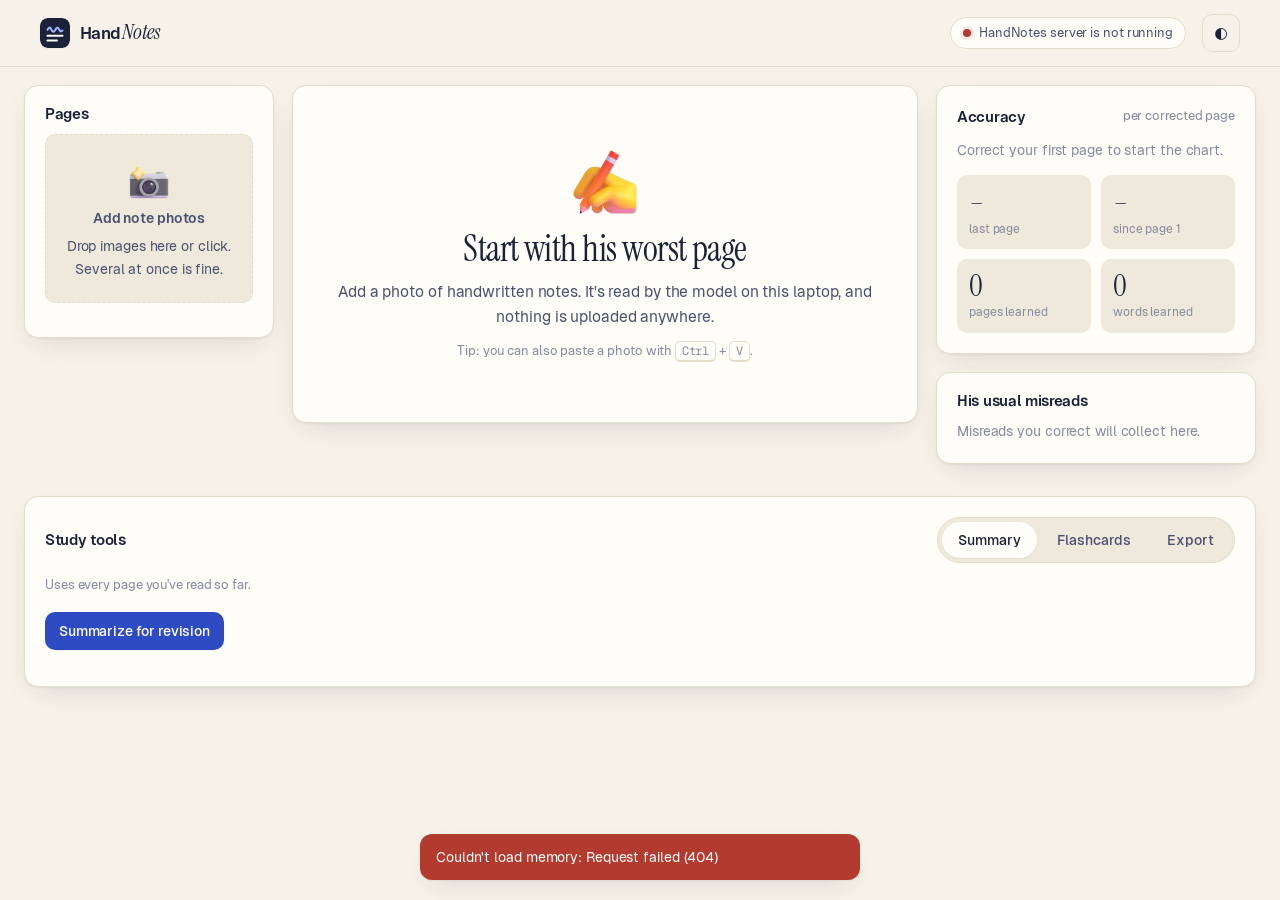
==== static/app.html @ cdf2809f "feat: HandNotes, a local handwriting reader that learns from corrections - FastAPI server bound to 1" ====
<!doctype html>
<html lang="en">
<head>
  <meta charset="utf-8">
  <meta name="viewport" content="width=device-width, initial-scale=1">
  <title>HandNotes Workspace</title>
  <link rel="icon" href="data:image/svg+xml,<svg xmlns='http://www.w3.org/2000/svg' viewBox='0 0 32 32'><rect width='32' height='32' rx='8' fill='%231b2238'/><path d='M8 12.5c1.6-3 3.2-3 4.2 0s2.6 3 4.2 0 2.6-3 4.2 0 1.8 2 3.4.8' fill='none' stroke='%239fb0ff' stroke-width='2.2' stroke-linecap='round' stroke-linejoin='round'/><path d='M8 19h16M8 24h10' fill='none' stroke='white' stroke-width='2.2' stroke-linecap='round'/></svg>">
  <link rel="stylesheet" href="/static/styles.css">
  <script src="/static/theme.js"></script>
</head>
<body>
  <nav class="nav" aria-label="Main">
    <a class="brand" href="/" aria-label="HandNotes home">
      <svg class="brand-mark" viewBox="0 0 32 32" aria-hidden="true">
        <rect width="32" height="32" rx="8" fill="#1b2238"/>
        <path d="M8 12.5c1.6-3 3.2-3 4.2 0s2.6 3 4.2 0 2.6-3 4.2 0 1.8 2 3.4.8" fill="none" stroke="#9fb0ff" stroke-width="2.2" stroke-linecap="round" stroke-linejoin="round"/>
        <path d="M8 19h16M8 24h10" fill="none" stroke="#ffffff" stroke-width="2.2" stroke-linecap="round"/>
      </svg>
      <span>Hand<span class="serif">Notes</span></span>
    </a>
    <span class="nav-spacer"></span>
    <span class="pill" id="status" role="status"><span class="dot"></span>Checking the model…</span>
    <button class="icon-btn" data-theme-toggle aria-label="Toggle dark mode">◐</button>
  </nav>

  <div class="workspace">
    <aside class="card card-pad" aria-label="Pages">
      <div class="panel-title"><h2>Pages</h2><span class="muted" id="page-count" style="font-size:13px"></span></div>
      <label class="dropzone" id="dropzone">
        <img class="emoji" src="/static/emoji/camera.png" alt="">
        <b>Add note photos</b>
        <span>Drop images here or click. Several at once is fine.</span>
        <input type="file" id="file-input" accept="image/jpeg,image/png,image/webp" multiple class="sr-only">
      </label>
      <ul class="page-list" id="page-list"></ul>
    </aside>

    <main id="editor" aria-live="polite"></main>

    <aside class="insights" aria-label="What it has learned">
      <section class="card card-pad chart">
        <div class="panel-title"><h2>Accuracy</h2><span class="muted" style="font-size:13px">per corrected page</span></div>
        <div id="chart"></div>
        <div class="kpis" id="kpis"></div>
      </section>
      <section class="card card-pad">
        <div class="panel-title"><h2>His usual misreads</h2></div>
        <div class="chips" id="misreads"></div>
      </section>
    </aside>
  </div>

  <div class="lower-grid">
    <section class="card card-pad" id="model-card" hidden></section>
    <section class="card card-pad" id="library-card" hidden></section>
  </div>

  <section class="study card card-pad" aria-label="Study tools">
    <div class="panel-title">
      <h2>Study tools</h2>
      <div class="tabs" role="tablist">
        <button class="tab" role="tab" aria-selected="true" data-tab="summary">Summary</button>
        <button class="tab" role="tab" aria-selected="false" data-tab="cards">Flashcards</button>
        <button class="tab" role="tab" aria-selected="false" data-tab="export">Export</button>
      </div>
    </div>
    <p class="hint">Uses every page you've read so far.</p>

    <div class="tab-panel" data-panel="summary">
      <button class="btn btn-primary btn-sm" id="summary-btn">Summarize for revision</button>
      <div class="summary-body" id="summary" style="margin-top:16px"></div>
    </div>

    <div class="tab-panel" data-panel="cards" hidden>
      <button class="btn btn-primary btn-sm" id="cards-btn">Make flashcards</button>
      <div class="cards-grid" id="cards" style="margin-top:16px"></div>
    </div>

    <div class="tab-panel" data-panel="export" hidden>
      <div class="export-row">
        <label class="sr-only" for="export-title">File name</label>
        <input class="field" id="export-title" value="My notes" maxlength="60">
        <label class="check"><input type="checkbox" id="export-summary" checked> Include summary</label>
        <button class="btn btn-primary btn-sm" data-export="pdf">PDF</button>
        <button class="btn btn-ghost btn-sm" data-export="docx">Word</button>
        <button class="btn btn-ghost btn-sm" data-export="txt">Text</button>
      </div>
    </div>
  </section>

  <div class="toast-host" id="toasts" aria-live="assertive"></div>
  <script src="/static/app.js"></script>
</body>
</html>
---- static/styles.css ----
/* HandNotes design system: paper & ink. Fonts are self-hosted, so it works fully offline. */

@font-face { font-family: "Geist"; src: url("/static/fonts/geist-sans-latin-400-normal.woff2") format("woff2"); font-weight: 400; font-display: swap; }
@font-face { font-family: "Geist"; src: url("/static/fonts/geist-sans-latin-500-normal.woff2") format("woff2"); font-weight: 500; font-display: swap; }
@font-face { font-family: "Geist"; src: url("/static/fonts/geist-sans-latin-600-normal.woff2") format("woff2"); font-weight: 600; font-display: swap; }
@font-face { font-family: "Geist Mono"; src: url("/static/fonts/geist-mono-latin-400-normal.woff2") format("woff2"); font-weight: 400; font-display: swap; }
@font-face { font-family: "Geist Mono"; src: url("/static/fonts/geist-mono-latin-500-normal.woff2") format("woff2"); font-weight: 500; font-display: swap; }
@font-face { font-family: "Instrument Serif"; src: url("/static/fonts/instrument-serif-latin-400-normal.woff2") format("woff2"); font-weight: 400; font-display: swap; }
@font-face { font-family: "Instrument Serif"; src: url("/static/fonts/instrument-serif-latin-400-italic.woff2") format("woff2"); font-weight: 400; font-style: italic; font-display: swap; }

:root {
  --paper: #f6f2e9;
  --paper-raised: #fffdf8;
  --paper-sunken: #efe9dc;
  --ink: #1b2238;
  --ink-soft: #4a5170;
  --muted: #868b9e;
  --line: #e4dccb;
  --rule: rgba(47, 75, 196, 0.09);
  --accent: #2f4bc4;
  --accent-ink: #ffffff;
  --accent-soft: #e7ebfb;
  --highlight: #ffe27a;
  --highlight-ink: #3d3200;
  --good: #1d7f55;
  --good-soft: #e1f3ea;
  --bad: #b23a2e;
  --bad-soft: #fbe7e4;
  --shadow-sm: 0 1px 2px rgba(27, 34, 56, 0.06);
  --shadow: 0 1px 2px rgba(27, 34, 56, 0.05), 0 10px 30px -12px rgba(27, 34, 56, 0.18);
  --radius: 14px;
  --radius-sm: 10px;
  --serif: "Instrument Serif", "Iowan Old Style", Georgia, serif;
  --sans: "Geist", "Segoe UI", system-ui, -apple-system, sans-serif;
  --hand: "Segoe Print", "Bradley Hand", "Marker Felt", cursive;
  --mono: "Geist Mono", "Cascadia Code", Consolas, ui-monospace, monospace;
  color-scheme: light;
}

@media (prefers-color-scheme: dark) {
  :root:not([data-theme="light"]) {
    --paper: #10141f;
    --paper-raised: #171c2b;
    --paper-sunken: #0c0f18;
    --ink: #e9e6dd;
    --ink-soft: #b3b6c6;
    --muted: #7d8296;
    --line: #262d42;
    --rule: rgba(140, 160, 255, 0.07);
    --accent: #8ea2ff;
    --accent-ink: #0e1222;
    --accent-soft: #1f2848;
    --highlight: #d9b93c;
    --highlight-ink: #1b1600;
    --good: #5fd09c;
    --good-soft: #15302a;
    --bad: #ff8a7d;
    --bad-soft: #3a1c1c;
    --shadow-sm: 0 1px 2px rgba(0, 0, 0, 0.4);
    --shadow: 0 1px 2px rgba(0, 0, 0, 0.4), 0 12px 32px -14px rgba(0, 0, 0, 0.7);
    color-scheme: dark;
  }
}

:root[data-theme="dark"] {
  --paper: #10141f;
  --paper-raised: #171c2b;
  --paper-sunken: #0c0f18;
  --ink: #e9e6dd;
  --ink-soft: #b3b6c6;
  --muted: #7d8296;
  --line: #262d42;
  --rule: rgba(140, 160, 255, 0.07);
  --accent: #8ea2ff;
  --accent-ink: #0e1222;
  --accent-soft: #1f2848;
  --highlight: #d9b93c;
  --highlight-ink: #1b1600;
  --good: #5fd09c;
  --good-soft: #15302a;
  --bad: #ff8a7d;
  --bad-soft: #3a1c1c;
  --shadow-sm: 0 1px 2px rgba(0, 0, 0, 0.4);
  --shadow: 0 1px 2px rgba(0, 0, 0, 0.4), 0 12px 32px -14px rgba(0, 0, 0, 0.7);
  color-scheme: dark;
}

*, *::before, *::after { box-sizing: border-box; }

html { -webkit-text-size-adjust: 100%; }

body {
  margin: 0;
  background: var(--paper);
  color: var(--ink);
  font: 15.5px/1.6 var(--sans);
  letter-spacing: -0.006em;
  font-feature-settings: "ss01", "cv11";
  -webkit-font-smoothing: antialiased;
  text-rendering: optimizeLegibility;
}

h1, h2, h3 { font-family: var(--serif); font-weight: 400; line-height: 1.05; margin: 0; letter-spacing: -0.015em; }
h3 { font-family: var(--sans); font-weight: 600; letter-spacing: -0.02em; line-height: 1.3; }
p { margin: 0; }
a { color: inherit; }
button, input, textarea { font: inherit; color: inherit; }
img { max-width: 100%; display: block; }

:focus-visible { outline: 2px solid var(--accent); outline-offset: 2px; border-radius: 6px; }

.sr-only { position: absolute; width: 1px; height: 1px; overflow: hidden; clip: rect(0 0 0 0); white-space: nowrap; }

/* ---------- Buttons ---------- */
.btn {
  display: inline-flex; align-items: center; justify-content: center; gap: 8px;
  padding: 10px 18px; border-radius: var(--radius-sm); border: 1px solid transparent;
  font-weight: 500; font-size: 14.5px; letter-spacing: -0.01em; text-decoration: none; cursor: pointer;
  transition: transform 0.15s ease, background 0.15s ease, box-shadow 0.15s ease, opacity 0.15s;
  white-space: nowrap;
}
.btn:active { transform: translateY(1px); }
.btn:disabled { opacity: 0.45; cursor: not-allowed; }
.btn-primary { background: var(--accent); color: var(--accent-ink); box-shadow: var(--shadow-sm); }
.btn-primary:hover:not(:disabled) { box-shadow: 0 6px 18px -6px var(--accent); }
.btn-ghost { background: transparent; border-color: var(--line); color: var(--ink); }
.btn-ghost:hover:not(:disabled) { background: var(--paper-raised); }
.btn-sm { padding: 7px 13px; font-size: 14px; }
.btn-lg { padding: 13px 24px; font-size: 16px; }
.icon-btn {
  display: inline-grid; place-items: center; width: 38px; height: 38px; border-radius: var(--radius-sm);
  border: 1px solid var(--line); background: transparent; cursor: pointer;
}
.icon-btn:hover { background: var(--paper-raised); }

/* ---------- Pills, chips, marks ---------- */
.pill {
  display: inline-flex; align-items: center; gap: 8px; padding: 5px 12px; border-radius: 999px;
  background: var(--paper-raised); border: 1px solid var(--line); font-size: 13px; color: var(--ink-soft);
}
.dot { width: 8px; height: 8px; border-radius: 50%; background: var(--muted); flex: none; }
.dot.ok { background: var(--good); box-shadow: 0 0 0 3px var(--good-soft); }
.dot.bad { background: var(--bad); box-shadow: 0 0 0 3px var(--bad-soft); }
.dot.busy { background: var(--accent); animation: pulse 1.2s ease-in-out infinite; }

.chip {
  display: inline-flex; align-items: center; gap: 6px; padding: 4px 10px; border-radius: 999px;
  background: var(--paper-sunken); border: 1px solid var(--line); font-size: 13px; line-height: 1.4;
}
.chip .wrong { color: var(--bad); text-decoration: line-through; text-decoration-thickness: 1.5px; }
.chip .right { color: var(--good); font-weight: 600; }
.chip .count { color: var(--muted); font-size: 12px; }
.chip.button { cursor: pointer; }
.chip.button:hover { border-color: var(--accent); }
.chips { display: flex; flex-wrap: wrap; gap: 6px; }

mark, .mark {
  background: linear-gradient(transparent 12%, var(--highlight) 12%, var(--highlight) 88%, transparent 88%);
  color: var(--highlight-ink); padding: 0 2px; border-radius: 3px;
}

/* ---------- Cards ---------- */
.card {
  background: var(--paper-raised); border: 1px solid var(--line); border-radius: var(--radius);
  box-shadow: var(--shadow);
}
.card-pad { padding: 20px; }
.eyebrow { font-family: var(--mono); font-size: 11.5px; letter-spacing: 0.08em; text-transform: uppercase; color: var(--muted); font-weight: 500; }
.emoji { width: 44px; height: 44px; object-fit: contain; flex: none; }
.emoji-sm { width: 28px; height: 28px; object-fit: contain; flex: none; }
.emoji-lg { width: 72px; height: 72px; object-fit: contain; }
.muted { color: var(--muted); }

/* ---------- Top navigation ---------- */
.nav {
  position: sticky; top: 0; z-index: 20; display: flex; align-items: center; gap: 16px;
  padding: 14px clamp(16px, 4vw, 40px);
  background: color-mix(in srgb, var(--paper) 82%, transparent);
  backdrop-filter: saturate(1.4) blur(10px); border-bottom: 1px solid var(--line);
}
.brand { display: inline-flex; align-items: center; gap: 10px; font-size: 17px; font-weight: 600; letter-spacing: -0.03em; text-decoration: none; }
.brand-mark { width: 30px; height: 30px; flex: none; display: block; border-radius: 8px; box-shadow: var(--shadow-sm); }
.brand-mark rect { fill: var(--logo-tile, #1b2238); }
:root[data-theme="dark"] .brand-mark rect { --logo-tile: #2b3558; }
@media (prefers-color-scheme: dark) { :root:not([data-theme="light"]) .brand-mark rect { --logo-tile: #2b3558; } }
.brand .serif { font-family: var(--serif); font-style: italic; font-weight: 400; font-size: 21px; letter-spacing: -0.01em; margin-left: 1px; }
.nav-links { display: flex; gap: 22px; margin-left: auto; align-items: center; font-size: 15px; }
.nav-links a:not(.btn) { text-decoration: none; color: var(--ink-soft); }
.nav-links a:not(.btn):hover { color: var(--ink); }
.nav-spacer { margin-left: auto; }

/* ---------- Landing ---------- */
.container { width: min(1120px, 100% - 32px); margin-inline: auto; }
.hero {
  padding: clamp(48px, 9vw, 110px) 0 clamp(48px, 7vw, 90px);
  background-image: repeating-linear-gradient(to bottom, transparent 0 31px, var(--rule) 31px 32px);
}
.hero-grid { display: grid; grid-template-columns: 1.05fr 1fr; gap: clamp(32px, 5vw, 64px); align-items: center; }
.hero h1 { font-size: clamp(48px, 7.4vw, 92px); margin: 20px 0 20px; line-height: 0.98; letter-spacing: -0.025em; }
.hero h1 em { color: var(--accent); font-style: italic; }
.hero .lead { font-size: clamp(17px, 1.6vw, 20px); color: var(--ink-soft); max-width: 34ch; }
.hero-actions { display: flex; flex-wrap: wrap; gap: 12px; margin-top: 28px; }
.hero-meta { margin-top: 22px; font-size: 14px; color: var(--muted); display: flex; flex-wrap: wrap; gap: 14px; }

.demo { position: relative; min-height: 400px; }
.note-paper {
  position: absolute; inset: 0 14% 18% 0; padding: 26px 26px 26px 54px; border-radius: 6px;
  background-color: #fffef6;
  background-image:
    linear-gradient(to right, transparent 38px, rgba(214, 72, 72, 0.35) 38px 39px, transparent 39px),
    repeating-linear-gradient(to bottom, transparent 0 33px, rgba(70, 110, 190, 0.22) 33px 34px);
  box-shadow: var(--shadow); transform: rotate(-2.5deg);
  font-family: var(--hand); color: #24308a; font-size: 19px; line-height: 34px;
}
.note-paper .scribble { text-decoration: line-through; opacity: 0.7; }
.transcript-card {
  position: absolute; right: 0; bottom: 0; width: 76%; padding: 18px 20px; transform: rotate(1.2deg);
}
.transcript-card .t-head { display: flex; align-items: center; justify-content: space-between; gap: 10px; margin-bottom: 10px; }
.transcript-card p { font-size: 15px; line-height: 1.7; }
.caret { display: inline-block; width: 2px; height: 1.05em; background: var(--accent); vertical-align: -2px; margin-left: 2px; animation: blink 1s steps(1) infinite; }
.learned-row { margin-top: 12px; padding-top: 12px; border-top: 1px dashed var(--line); display: flex; align-items: center; gap: 8px; flex-wrap: wrap; font-size: 13px; color: var(--muted); }

.section { padding: clamp(56px, 8vw, 96px) 0; }
.section-alt { background: var(--paper-sunken); border-block: 1px solid var(--line); }
.section-head { max-width: 640px; margin-bottom: 36px; }
.section-head h2 { font-size: clamp(36px, 4.6vw, 56px); margin-top: 12px; }
.section-head p { margin-top: 14px; color: var(--ink-soft); font-size: 17px; max-width: 52ch; }

.story { display: grid; grid-template-columns: 1.2fr 1fr; gap: 40px; align-items: start; }
.story-text p + p { margin-top: 16px; }
.story-text p { font-size: 18px; color: var(--ink-soft); }
.story-text strong { color: var(--ink); }
.misread-list { display: grid; gap: 10px; }
.misread { display: flex; justify-content: space-between; align-items: center; gap: 12px; padding: 14px 16px; }
.misread .wrote { font-family: var(--hand); color: var(--accent); }
.misread .read { color: var(--bad); text-decoration: line-through; }

.steps { display: grid; grid-template-columns: repeat(3, 1fr); gap: 18px; counter-reset: step; }
.step { padding: 26px; position: relative; }
.step::before {
  counter-increment: step; content: "0" counter(step);
  font-family: var(--mono); font-size: 12px; color: var(--muted); position: absolute; top: 22px; right: 24px;
}
.step h3 { font-size: 19px; margin: 18px 0 8px; }
.step p { color: var(--ink-soft); font-size: 15px; }

.stats-strip { display: grid; grid-template-columns: repeat(4, 1fr); gap: 0; margin-top: 30px; overflow: hidden; }
.stat { padding: 20px 22px; border-right: 1px solid var(--line); }
.stat:last-child { border-right: 0; }
.stat .value { font-family: var(--serif); font-size: 44px; line-height: 1.1; font-variant-numeric: tabular-nums; }
.stat .label { font-size: 13px; color: var(--muted); }

.why-grid { display: grid; grid-template-columns: repeat(4, 1fr); gap: 18px; }
.why { padding: 24px; }
.why h3 { font-size: 18px; margin: 16px 0 6px; }
.why p { color: var(--ink-soft); font-size: 15px; }

.features { display: grid; grid-template-columns: repeat(3, 1fr); gap: 14px; }
.feature { padding: 18px 20px; display: flex; gap: 14px; align-items: center; }
.feature b { display: block; margin-bottom: 1px; font-weight: 600; letter-spacing: -0.015em; }
.feature span { color: var(--ink-soft); font-size: 14.5px; }

.cta-band { text-align: center; padding: clamp(48px, 7vw, 80px) 24px; }
.cta-band h2 { font-size: clamp(40px, 5.4vw, 64px); }
.cta-band p { color: var(--ink-soft); margin: 14px auto 26px; max-width: 46ch; font-size: 18px; }

.footer { padding: 28px 0 40px; color: var(--muted); font-size: 14px; border-top: 1px solid var(--line); }
.footer .container { display: flex; flex-wrap: wrap; gap: 12px; justify-content: space-between; }

/* ---------- Workspace ---------- */
.workspace {
  display: grid; grid-template-columns: 250px minmax(0, 1fr) 320px; gap: 18px;
  padding: 18px clamp(12px, 2vw, 24px) 32px; align-items: start;
}
.panel-title { display: flex; align-items: center; justify-content: space-between; gap: 8px; margin-bottom: 12px; }
.panel-title h2 { font-family: var(--sans); font-size: 15px; font-weight: 600; letter-spacing: -0.02em; }

.dropzone {
  display: grid; place-items: center; text-align: center; gap: 6px; padding: 22px 14px; border-radius: var(--radius-sm);
  border: 1.5px dashed var(--line); background: var(--paper-sunken); cursor: pointer; transition: border-color 0.15s, background 0.15s;
  font-size: 14px; color: var(--ink-soft);
}
.dropzone:hover, .dropzone.drag { border-color: var(--accent); background: var(--accent-soft); }
.dropzone .big { font-size: 26px; }

.page-list { list-style: none; margin: 14px 0 0; padding: 0; display: grid; gap: 8px; }
.page-item {
  display: flex; gap: 10px; align-items: center; padding: 8px; border-radius: var(--radius-sm); cursor: pointer;
  border: 1px solid transparent; background: transparent; width: 100%; text-align: left;
}
.page-item:hover { background: var(--paper-sunken); }
.page-item.active { background: var(--accent-soft); border-color: color-mix(in srgb, var(--accent) 35%, transparent); }
.page-item img { width: 44px; height: 56px; object-fit: cover; border-radius: 5px; border: 1px solid var(--line); flex: none; }
.page-item { overflow: hidden; }
.page-item .meta { min-width: 0; flex: 1; display: grid; }
.page-item .name { font-size: 14px; font-weight: 600; white-space: nowrap; overflow: hidden; text-overflow: ellipsis; }
.page-item .state { font-size: 12px; color: var(--muted); display: flex; align-items: center; gap: 6px; }

.editor { display: grid; grid-template-columns: minmax(0, 0.9fr) minmax(0, 1.1fr); gap: 18px; }
.viewer { padding: 10px; position: sticky; top: 84px; }
.viewer-frame { border-radius: var(--radius-sm); overflow: auto; max-height: calc(100vh - 130px); background: var(--paper-sunken); cursor: zoom-in; }
.viewer-frame img { width: 100%; }
.viewer-frame.zoomed { cursor: zoom-out; }
.viewer-frame.zoomed img { width: 200%; max-width: none; }

.transcript { padding: 18px; display: flex; flex-direction: column; gap: 14px; min-height: 480px; }
.transcript-head { display: flex; align-items: center; justify-content: space-between; gap: 10px; flex-wrap: wrap; }
.stream {
  font-family: var(--sans); font-size: 16px; line-height: 1.75; white-space: pre-wrap; min-height: 300px;
  padding: 16px; border-radius: var(--radius-sm); background: var(--paper-sunken); border: 1px solid var(--line);
}
textarea.edit {
  width: 100%; min-height: 380px; resize: vertical; padding: 16px; border-radius: var(--radius-sm);
  border: 1px solid var(--line); background: var(--paper); line-height: 1.75; font-size: 16px;
}
textarea.edit:focus { outline: 2px solid var(--accent); outline-offset: 0; border-color: transparent; }
.actions { display: flex; flex-wrap: wrap; gap: 10px; align-items: center; }
.hint { font-size: 13px; color: var(--muted); }
kbd { font-family: var(--mono); font-size: 12px; padding: 1px 6px; border: 1px solid var(--line); border-bottom-width: 2px; border-radius: 5px; background: var(--paper-raised); }

.notice { padding: 12px 14px; border-radius: var(--radius-sm); font-size: 14px; display: flex; gap: 10px; align-items: flex-start; flex-wrap: wrap; }
.notice.info { background: var(--accent-soft); }
.notice.good { background: var(--good-soft); }
.notice.bad { background: var(--bad-soft); }
.notice.warn { background: color-mix(in srgb, var(--highlight) 30%, var(--paper-raised)); }

.empty { display: grid; place-items: center; text-align: center; gap: 12px; padding: 60px 20px; color: var(--ink-soft); }
.empty h2 { font-size: 36px; color: var(--ink); }

.diff { line-height: 1.9; font-size: 15px; padding: 14px; border-radius: var(--radius-sm); background: var(--paper-sunken); white-space: pre-wrap; }
.diff ins { background: var(--good-soft); color: var(--good); text-decoration: none; padding: 1px 3px; border-radius: 4px; }
.diff del { color: var(--bad); padding: 1px 3px; }

.insights { display: grid; gap: 18px; position: sticky; top: 84px; }
.chart svg { width: 100%; height: auto; display: block; }
.chart .axis { stroke: var(--line); }
.chart .line { fill: none; stroke: var(--accent); stroke-width: 2.5; stroke-linejoin: round; stroke-linecap: round; }
.chart .area { fill: var(--accent); opacity: 0.1; }
.chart .pt { fill: var(--paper-raised); stroke: var(--accent); stroke-width: 2; }
.chart text { fill: var(--muted); font-size: 11px; font-family: var(--sans); }
.kpis { display: grid; grid-template-columns: 1fr 1fr; gap: 10px; margin-top: 14px; }
.kpi { padding: 10px 12px; border-radius: var(--radius-sm); background: var(--paper-sunken); }
.kpi .value { font-family: var(--serif); font-size: 30px; line-height: 1.15; font-variant-numeric: tabular-nums; }
.kpi .label { font-size: 12px; color: var(--muted); }
.delta-up { color: var(--good); font-size: 13px; font-weight: 600; }

.lower-grid { display: grid; grid-template-columns: minmax(280px, 1fr) minmax(0, 2.2fr); gap: 18px; margin: 0 clamp(12px, 2vw, 24px) 18px; align-items: start; }
.lower-grid:not(:has(> :not([hidden]))) { display: none; }
@media (max-width: 900px) { .lower-grid { grid-template-columns: 1fr; } }
.model-name { font-family: var(--mono); font-size: 14px; font-weight: 500; }
.model-stats { display: grid; grid-template-columns: 1fr 1fr; gap: 10px; margin: 14px 0 0; }
.model-stats div { padding: 10px 12px; border-radius: var(--radius-sm); background: var(--paper-sunken); }
.model-stats dt { font-size: 12px; color: var(--muted); }
.model-stats dd { margin: 2px 0 0; font-weight: 600; font-variant-numeric: tabular-nums; }

.sample-grid { display: grid; grid-template-columns: repeat(auto-fill, minmax(104px, 1fr)); gap: 10px; }
.sample { margin: 0; }
.sample-ink {
  height: 44px; display: grid; place-items: center; border-radius: 8px; overflow: hidden;
  background-color: #fffef6;
  background-image: repeating-linear-gradient(to bottom, transparent 0 21px, rgba(70, 110, 190, 0.22) 21px 22px);
  font-family: var(--hand); color: #24308a; font-size: 14px; transform: rotate(-1deg);
  border: 1px solid var(--line); white-space: nowrap;
}
.sample:nth-child(3n) .sample-ink { transform: rotate(1deg); font-size: 13px; }
.sample:nth-child(4n) .sample-ink { transform: rotate(-2deg); }
.sample figcaption { font-size: 11px; color: var(--muted); text-align: center; margin-top: 3px; font-family: var(--mono); }

.study { margin: 0 clamp(12px, 2vw, 24px) 40px; }
.tabs { display: flex; gap: 4px; padding: 4px; background: var(--paper-sunken); border-radius: 999px; width: fit-content; border: 1px solid var(--line); }
.tab { padding: 7px 16px; border-radius: 999px; border: 0; background: transparent; cursor: pointer; font-weight: 500; font-size: 14px; color: var(--ink-soft); }
.tab[aria-selected="true"] { background: var(--paper-raised); color: var(--ink); box-shadow: var(--shadow-sm); }
.tab-panel { margin-top: 16px; }
.summary-body { max-width: 760px; }
.summary-body ul, .summary-body ol { padding-left: 22px; margin: 8px 0 14px; }
.summary-body li { margin: 4px 0; }
.summary-body h3 { font-size: 16px; margin: 14px 0 6px; }

.cards-grid { display: grid; grid-template-columns: repeat(auto-fill, minmax(230px, 1fr)); gap: 14px; }
.flashcard { perspective: 900px; height: 170px; cursor: pointer; border: 0; background: none; padding: 0; text-align: left; }
.flashcard-inner { position: relative; width: 100%; height: 100%; transition: transform 0.5s cubic-bezier(.2,.7,.2,1); transform-style: preserve-3d; }
.flashcard.flipped .flashcard-inner { transform: rotateY(180deg); }
.flashcard-face {
  position: absolute; inset: 0; padding: 18px; border-radius: var(--radius); backface-visibility: hidden;
  background: var(--paper-raised); border: 1px solid var(--line); box-shadow: var(--shadow);
  display: flex; flex-direction: column; justify-content: space-between; overflow: auto;
}
.flashcard-face.back { transform: rotateY(180deg); background: var(--accent-soft); }
.flashcard-face p { font-size: 15px; }
.flashcard-face .q { font-family: var(--serif); font-size: 22px; line-height: 1.2; }

.export-row { display: flex; flex-wrap: wrap; gap: 10px; align-items: center; }
.field { padding: 9px 14px; border-radius: 999px; border: 1px solid var(--line); background: var(--paper); min-width: 220px; }
.check { display: inline-flex; gap: 8px; align-items: center; font-size: 14px; color: var(--ink-soft); }

.toast-host { position: fixed; bottom: 20px; left: 50%; transform: translateX(-50%); display: grid; gap: 8px; z-index: 50; width: min(440px, calc(100% - 32px)); }
.toast { padding: 12px 16px; border-radius: 12px; background: var(--ink); color: var(--paper); box-shadow: var(--shadow); font-size: 14px; animation: rise 0.25s ease; }
.toast.bad { background: var(--bad); color: #fff; }

.spinner { width: 16px; height: 16px; border-radius: 50%; border: 2px solid var(--accent-soft); border-top-color: var(--accent); animation: spin 0.8s linear infinite; flex: none; }

@keyframes spin { to { transform: rotate(360deg); } }
@keyframes blink { 50% { opacity: 0; } }
@keyframes pulse { 50% { opacity: 0.35; } }
@keyframes rise { from { opacity: 0; transform: translateY(8px); } }

@media (prefers-reduced-motion: reduce) {
  *, *::before, *::after { animation: none !important; transition: none !important; }
}

/* ---------- Responsive ---------- */
@media (max-width: 1180px) {
  .workspace { grid-template-columns: 220px minmax(0, 1fr); }
  .insights { grid-column: 1 / -1; position: static; grid-template-columns: repeat(auto-fit, minmax(260px, 1fr)); }
}
@media (max-width: 900px) {
  .hero-grid, .story { grid-template-columns: 1fr; }
  .demo { min-height: 360px; }
  .steps, .why-grid { grid-template-columns: 1fr 1fr; }
  .features { grid-template-columns: 1fr 1fr; }
  .stats-strip { grid-template-columns: 1fr 1fr; }
  .stat:nth-child(2) { border-right: 0; }
  .stat:nth-child(-n+2) { border-bottom: 1px solid var(--line); }
  .workspace { grid-template-columns: 1fr; }
  .editor { grid-template-columns: 1fr; }
  .viewer { position: static; }
  .viewer-frame { max-height: 420px; }
  .nav-links a:not(.btn) { display: none; }
}
@media (max-width: 560px) {
  .steps, .why-grid, .features { grid-template-columns: 1fr; }
  .note-paper { inset: 0 6% 26% 0; font-size: 16px; }
  .transcript-card { width: 90%; }
}
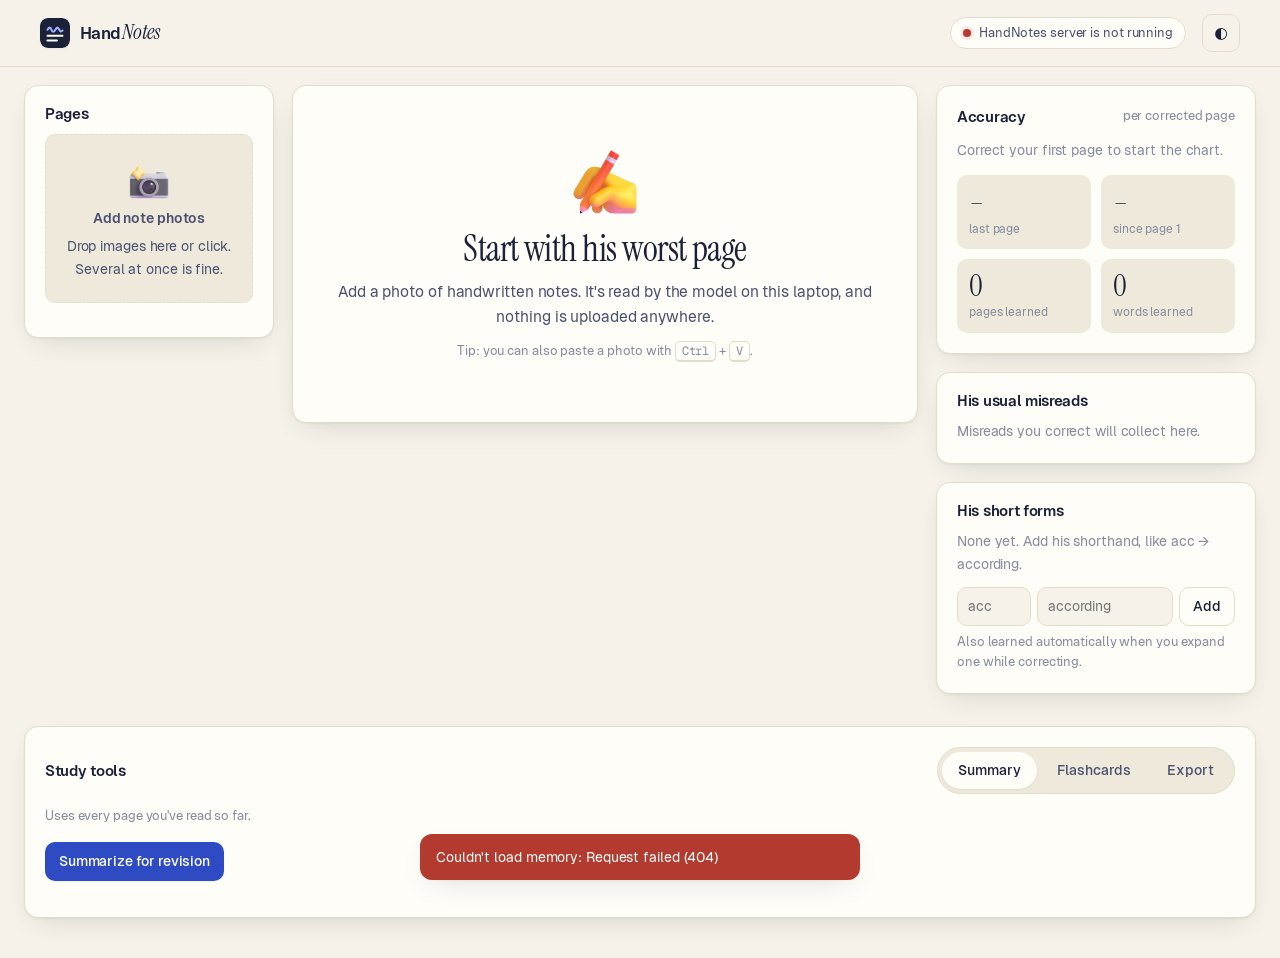
==== commit d3159fde: "feat: learn and expand his short forms (acc, gitq) Short forms are detected from corrections (one sh" ====
--- a/static/app.html
+++ b/static/app.html
@@ -47,6 +47,18 @@
         <div class="panel-title"><h2>His usual misreads</h2></div>
         <div class="chips" id="misreads"></div>
       </section>
+      <section class="card card-pad">
+        <div class="panel-title"><h2>His short forms</h2></div>
+        <div class="chips" id="short-forms"></div>
+        <form class="short-form-add" id="short-form-add">
+          <label class="sr-only" for="short-input">Short form</label>
+          <input class="field" id="short-input" placeholder="acc" maxlength="20" required>
+          <label class="sr-only" for="meaning-input">Meaning</label>
+          <input class="field" id="meaning-input" placeholder="according" maxlength="120" required>
+          <button class="btn btn-ghost btn-sm" type="submit">Add</button>
+        </form>
+        <p class="hint">Also learned automatically when you expand one while correcting.</p>
+      </section>
     </aside>
   </div>
 
--- a/static/styles.css
+++ b/static/styles.css
@@ -345,6 +345,9 @@
 .kpi .label { font-size: 12px; color: var(--muted); }
 .delta-up { color: var(--good); font-size: 13px; font-weight: 600; }
 
+.short-form-add { display: grid; grid-template-columns: 0.7fr 1.3fr auto; gap: 6px; margin: 12px 0 6px; }
+.short-form-add .field { min-width: 0; padding: 7px 10px; border-radius: var(--radius-sm); font-size: 14px; }
+.chip .short { font-family: var(--mono); font-weight: 500; }
 .lower-grid { display: grid; grid-template-columns: minmax(280px, 1fr) minmax(0, 2.2fr); gap: 18px; margin: 0 clamp(12px, 2vw, 24px) 18px; align-items: start; }
 .lower-grid:not(:has(> :not([hidden]))) { display: none; }
 @media (max-width: 900px) { .lower-grid { grid-template-columns: 1fr; } }
